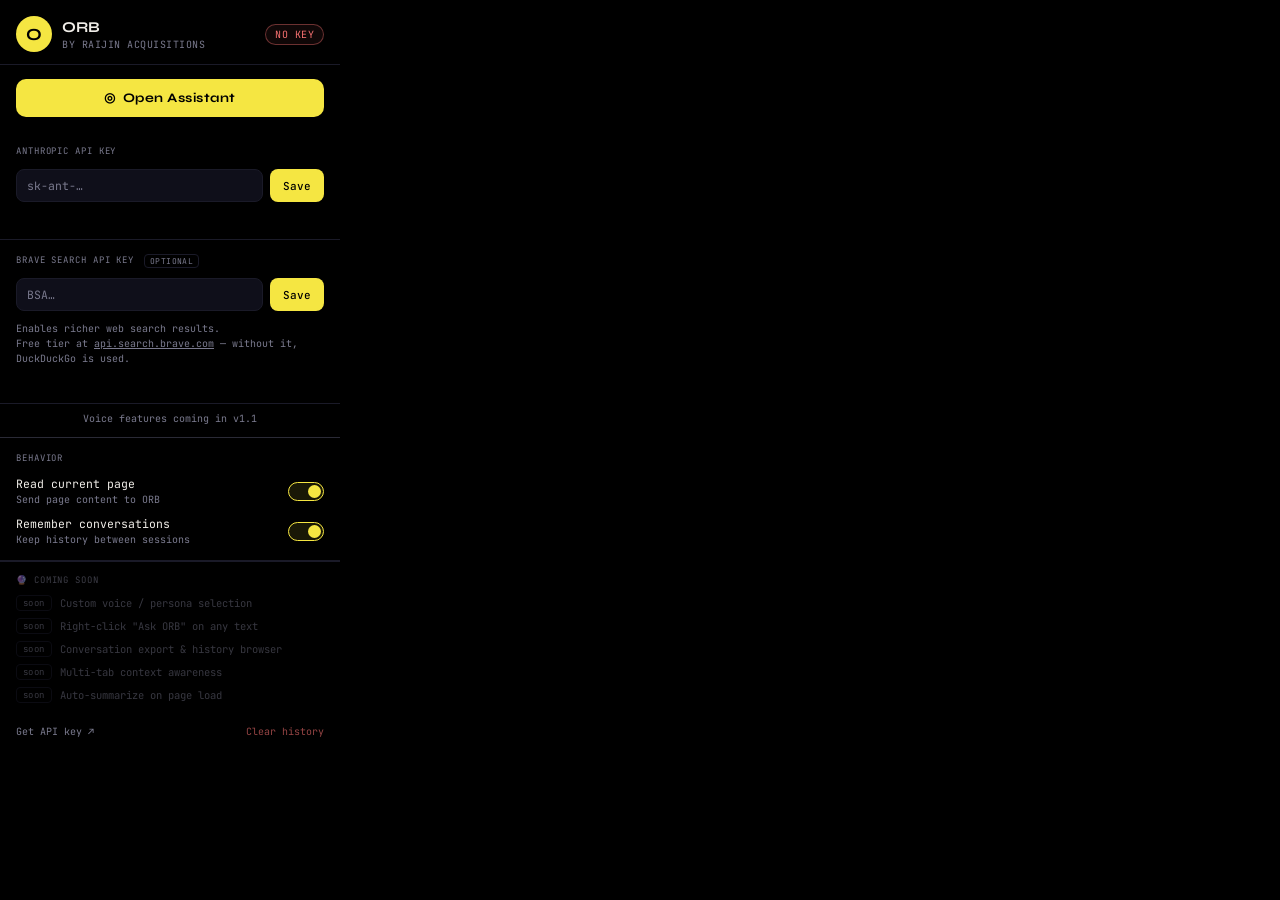
==== popup.html @ 369888c5 "RAIJIN rebrand - thunder theme v1.0" ====
<!DOCTYPE html>
<html lang="en">
<head>
  <meta charset="UTF-8" />
  <title>ORB by RAIJIN Acquisitions</title>
  <link href="https://fonts.googleapis.com/css2?family=Syne:wght@400;500;700&family=JetBrains+Mono:wght@300;400;500&display=swap" rel="stylesheet" />
  <style>
    :root {
      --bg: #000000;
      --surface: #07070e;
      --surface2: #0f0f1a;
      --border: #1a1a28;
      --gold: #F5E642;
      --gold2: #F5E642;
      --blue: #4FC3F7;
      --purple: #4FC3F7;
      --text: #F0EDE8;
      --muted: #7A7A8E;
      --red: #F87171;
      --green: #4ADE80;
    }

    * { box-sizing: border-box; margin: 0; padding: 0; }

    body {
      width: 340px;
      background: var(--bg);
      color: var(--text);
      font-family: 'JetBrains Mono', monospace;
      font-size: 12px;
      overflow: hidden;
    }

    /* ── HEADER ── */
    .header {
      padding: 16px 16px 12px;
      border-bottom: 1px solid var(--border);
      display: flex;
      align-items: center;
      gap: 10px;
    }

    .orb-mini {
      width: 36px; height: 36px;
      border-radius: 50%;
      background: linear-gradient(135deg, var(--gold), var(--gold2));
      display: flex; align-items: center; justify-content: center;
      font-family: 'Syne', sans-serif;
      font-weight: 700;
      font-size: 17px;
      color: var(--bg);
      flex-shrink: 0;
    }

    .header-text { flex: 1; }
    .header-name {
      font-family: 'Syne', sans-serif;
      font-size: 15px;
      font-weight: 700;
      color: var(--text);
    }
    .header-sub {
      font-size: 10px;
      color: var(--muted);
      margin-top: 2px;
      letter-spacing: 0.05em;
      text-transform: uppercase;
    }

    .status-pill {
      padding: 3px 9px;
      border-radius: 20px;
      font-size: 10px;
      letter-spacing: 0.05em;
      text-transform: uppercase;
      border: 1px solid var(--border);
      color: var(--muted);
    }
    .status-pill.active {
      border-color: rgba(74,222,128,0.4);
      color: var(--green);
      background: rgba(74,222,128,0.06);
    }
    .status-pill.no-key {
      border-color: rgba(248,113,113,0.4);
      color: var(--red);
      background: rgba(248,113,113,0.06);
    }

    /* ── SECTIONS ── */
    .section {
      padding: 14px 16px;
      border-bottom: 1px solid var(--border);
      display: flex;
      flex-direction: column;
      gap: 10px;
    }

    .section-label {
      font-size: 9px;
      text-transform: uppercase;
      letter-spacing: 0.1em;
      color: var(--muted);
      margin-bottom: 2px;
    }

    /* API Key */
    .key-row {
      display: flex;
      gap: 7px;
    }

    input[type="password"], input[type="text"] {
      flex: 1;
      background: var(--surface2);
      border: 1px solid var(--border);
      border-radius: 8px;
      padding: 8px 10px;
      color: var(--text);
      font-family: 'JetBrains Mono', monospace;
      font-size: 11.5px;
      outline: none;
      transition: border-color 0.15s;
    }
    input:focus { border-color: rgba(245,230,66,0.4); }
    input::placeholder { color: var(--muted); }

    .save-btn {
      padding: 7px 13px;
      background: linear-gradient(135deg, var(--gold), var(--gold2));
      color: var(--bg);
      border: none;
      border-radius: 8px;
      font-family: 'JetBrains Mono', monospace;
      font-size: 11px;
      font-weight: 500;
      cursor: pointer;
      transition: all 0.15s;
      white-space: nowrap;
    }
    .save-btn:hover { box-shadow: 0 2px 10px rgba(245,230,66,0.35); }

    /* Hotkey input */
    .hotkey-row {
      display: flex;
      align-items: center;
      gap: 10px;
    }

    .hotkey-display {
      min-width: 44px;
      padding: 7px 10px;
      background: var(--surface2);
      border: 1px solid var(--border);
      border-radius: 8px;
      text-align: center;
      font-size: 16px;
      color: var(--gold);
      cursor: pointer;
      transition: all 0.15s;
      position: relative;
    }
    .hotkey-display.recording {
      border-color: var(--gold);
      animation: hotkey-blink 0.8s infinite;
    }
    @keyframes hotkey-blink {
      0%, 100% { border-color: var(--gold); }
      50% { border-color: transparent; }
    }

    .hotkey-hint { font-size: 10.5px; color: var(--muted); line-height: 1.5; }

    /* Toggles */
    .toggle-row {
      display: flex;
      align-items: center;
      justify-content: space-between;
    }

    .toggle-info { flex: 1; }
    .toggle-name { font-size: 11.5px; color: var(--text); }
    .toggle-desc { font-size: 10px; color: var(--muted); margin-top: 2px; }

    .toggle {
      width: 36px; height: 19px;
      background: var(--surface2);
      border: 1px solid var(--border);
      border-radius: 20px;
      position: relative;
      cursor: pointer;
      transition: all 0.2s;
      flex-shrink: 0;
    }
    .toggle.on { background: rgba(245,230,66,0.1); border-color: var(--gold); }
    .toggle::after {
      content: '';
      position: absolute;
      top: 2px; left: 2px;
      width: 13px; height: 13px;
      border-radius: 50%;
      background: var(--muted);
      transition: all 0.2s;
    }
    .toggle.on::after { left: 19px; background: var(--gold); }

    /* Voice rate */
    .slider-row {
      display: flex;
      align-items: center;
      gap: 10px;
    }
    .slider-label { font-size: 10px; color: var(--muted); width: 70px; }
    input[type="range"] {
      flex: 1;
      accent-color: var(--gold);
      height: 4px;
      cursor: pointer;
    }
    .slider-val { font-size: 11px; color: var(--gold); width: 28px; text-align: right; }

    /* Activate btn */
    .activate-btn {
      margin: 14px 16px;
      padding: 11px;
      background: linear-gradient(135deg, var(--gold), var(--gold2));
      color: var(--bg);
      border: none;
      border-radius: 10px;
      font-family: 'Syne', sans-serif;
      font-size: 13px;
      font-weight: 700;
      cursor: pointer;
      width: calc(100% - 32px);
      letter-spacing: 0.04em;
      transition: all 0.15s;
    }
    .activate-btn:hover { box-shadow: 0 3px 16px rgba(245,230,66,0.4); transform: translateY(-1px); }

    /* Footer */
    .footer {
      padding: 10px 16px 14px;
      display: flex;
      justify-content: space-between;
      align-items: center;
    }

    .footer-link {
      font-size: 10px;
      color: var(--muted);
      cursor: pointer;
      text-decoration: none;
      transition: color 0.15s;
    }
    .footer-link:hover { color: var(--text); }

    .clear-link {
      font-size: 10px;
      color: rgba(248,113,113,0.6);
      cursor: pointer;
      transition: color 0.15s;
    }
    .clear-link:hover { color: var(--red); }

    /* Future features section */
    .future-section {
      padding: 12px 16px;
      border-top: 1px solid var(--border);
      display: flex;
      flex-direction: column;
      gap: 7px;
    }

    .future-item {
      display: flex;
      align-items: center;
      gap: 8px;
      opacity: 0.45;
    }

    .future-badge {
      font-size: 9px;
      padding: 1px 6px;
      border: 1px solid var(--border);
      border-radius: 4px;
      color: var(--muted);
      letter-spacing: 0.05em;
      flex-shrink: 0;
    }

    .future-text { font-size: 10.5px; color: var(--muted); }

    .saved-msg {
      font-size: 10px;
      color: var(--green);
      text-align: center;
      opacity: 0;
      transition: opacity 0.3s;
    }
    .saved-msg.show { opacity: 1; }

    .key-hint {
      font-size: 10px;
      color: var(--muted);
      line-height: 1.5;
    }
    .key-hint a { color: var(--muted); text-decoration: underline; }
    .key-hint a:hover { color: var(--text); }

    .optional-tag {
      font-size: 8px;
      padding: 1px 5px;
      border: 1px solid var(--border);
      border-radius: 4px;
      color: var(--muted);
      letter-spacing: 0.05em;
      vertical-align: middle;
      margin-left: 4px;
    }
  </style>
</head>
<body>

  <!-- HEADER -->
  <div class="header">
    <div class="orb-mini">O</div>
    <div class="header-text">
      <div class="header-name">ORB</div>
      <div class="header-sub">by RAIJIN Acquisitions</div>
    </div>
    <div class="status-pill no-key" id="statusPill">No key</div>
  </div>

  <!-- ACTIVATE -->
  <button class="activate-btn" id="activateBtn">◎ &nbsp;Open Assistant</button>

  <!-- API KEY -->
  <div class="section">
    <div class="section-label">Anthropic API Key</div>
    <div class="key-row">
      <input type="password" id="apiKeyInput" placeholder="sk-ant-…" />
      <button class="save-btn" id="saveKeyBtn">Save</button>
    </div>
    <div class="saved-msg" id="savedMsg">✓ Saved</div>
  </div>

  <!-- BRAVE SEARCH API KEY -->
  <div class="section">
    <div class="section-label">Brave Search API Key <span class="optional-tag">optional</span></div>
    <div class="key-row">
      <input type="password" id="braveKeyInput" placeholder="BSA…" />
      <button class="save-btn" id="saveBraveKeyBtn">Save</button>
    </div>
    <div class="key-hint">
      Enables richer web search results.<br>
      Free tier at <a href="https://api.search.brave.com" target="_blank">api.search.brave.com</a> — without it, DuckDuckGo is used.
    </div>
    <div class="saved-msg" id="braveKeyMsg">✓ Saved</div>
  </div>

  <!-- HOTKEY (hidden in v1) -->
  <div class="section" style="display:none">
    <div class="section-label">Voice Hotkey</div>
    <div class="hotkey-row">
      <div class="hotkey-display" id="hotkeyDisplay" title="Click to change">
        \
      </div>
      <div class="hotkey-hint">
        Click the key to change it.<br>
        Then press any key to set it as the new hotkey.
      </div>
    </div>
  </div>

  <!-- VOICE SETTINGS (hidden in v1) -->
  <div class="section" style="display:none">
    <div class="section-label">Voice Settings</div>

    <div class="toggle-row">
      <div class="toggle-info">
        <div class="toggle-name">"Hey ORB" wake word</div>
        <div class="toggle-desc">Say "Hey ORB" to activate hands-free</div>
      </div>
      <div class="toggle on" id="toggleWake"></div>
    </div>

    <div class="toggle-row">
      <div class="toggle-info">
        <div class="toggle-name">Voice input</div>
        <div class="toggle-desc">Speak to ORB with your mic</div>
      </div>
      <div class="toggle on" id="toggleVoice"></div>
    </div>

    <div class="toggle-row">
      <div class="toggle-info">
        <div class="toggle-name">Text-to-speech</div>
        <div class="toggle-desc">ORB reads responses aloud</div>
      </div>
      <div class="toggle" id="toggleTTS"></div>
    </div>

    <div class="slider-row">
      <div class="slider-label">Speech rate</div>
      <input type="range" id="ttsRate" min="0.5" max="2" step="0.1" value="1.0" />
      <div class="slider-val" id="ttsRateVal">1.0</div>
    </div>

    <div class="slider-row">
      <div class="slider-label">Pitch</div>
      <input type="range" id="ttsPitch" min="0.5" max="2" step="0.1" value="1.0" />
      <div class="slider-val" id="ttsPitchVal">1.0</div>
    </div>
  </div>

  <!-- Voice v1.1 note -->
  <div style="padding:8px 16px 12px; font-size:10px; color:#7A7A8E; text-align:center; border-bottom:1px solid #2A2A36;">Voice features coming in v1.1</div>

  <!-- BEHAVIOR -->
  <div class="section">
    <div class="section-label">Behavior</div>

    <div class="toggle-row">
      <div class="toggle-info">
        <div class="toggle-name">Read current page</div>
        <div class="toggle-desc">Send page content to ORB</div>
      </div>
      <div class="toggle on" id="togglePage"></div>
    </div>

    <div class="toggle-row">
      <div class="toggle-info">
        <div class="toggle-name">Remember conversations</div>
        <div class="toggle-desc">Keep history between sessions</div>
      </div>
      <div class="toggle on" id="toggleMemory"></div>
    </div>
  </div>

  <!-- COMING SOON -->
  <div class="future-section">
    <div class="section-label" style="opacity:0.5; margin-bottom:2px;">🔮 Coming Soon</div>
    <div class="future-item">
      <div class="future-badge">soon</div>
      <div class="future-text">Custom voice / persona selection</div>
    </div>
    <div class="future-item">
      <div class="future-badge">soon</div>
      <div class="future-text">Right-click "Ask ORB" on any text</div>
    </div>
    <div class="future-item">
      <div class="future-badge">soon</div>
      <div class="future-text">Conversation export &amp; history browser</div>
    </div>
    <div class="future-item">
      <div class="future-badge">soon</div>
      <div class="future-text">Multi-tab context awareness</div>
    </div>
    <div class="future-item">
      <div class="future-badge">soon</div>
      <div class="future-text">Auto-summarize on page load</div>
    </div>
  </div>

  <!-- FOOTER -->
  <div class="footer">
    <a class="footer-link" href="https://console.anthropic.com" target="_blank">Get API key ↗</a>
    <span class="clear-link" id="clearHistBtn">Clear history</span>
  </div>

  <script src="popup.js"></script>
</body>
</html>
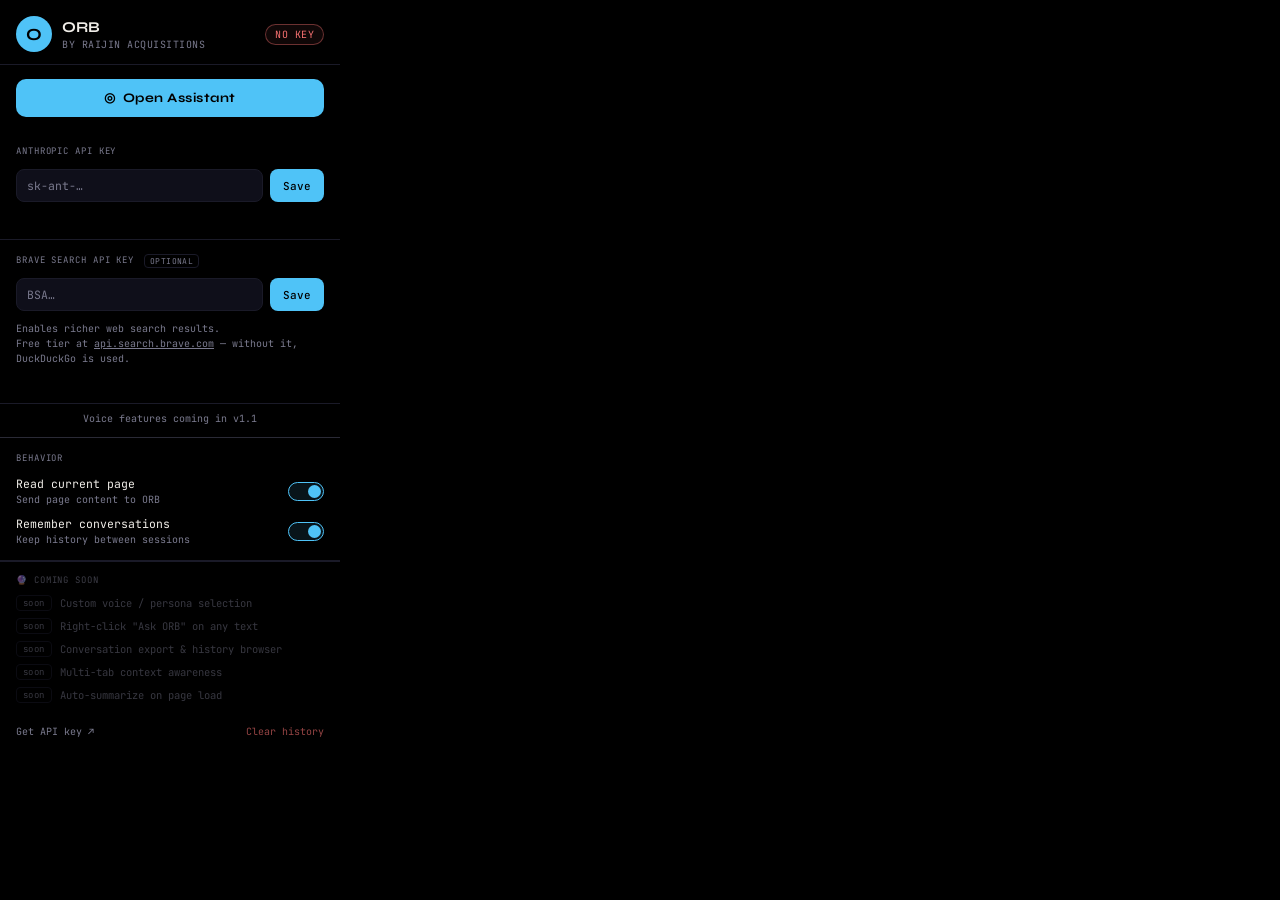
==== commit 6505c2de: "ORB v1.1 - luxury UI, streaming typewriter, markets dashboard, sentiment scanner, rich markdown" ====
--- a/popup.html
+++ b/popup.html
@@ -10,8 +10,8 @@
       --surface: #07070e;
       --surface2: #0f0f1a;
       --border: #1a1a28;
-      --gold: #F5E642;
-      --gold2: #F5E642;
+      --gold: #4FC3F7;
+      --gold2: #4FC3F7;
       --blue: #4FC3F7;
       --purple: #4FC3F7;
       --text: #F0EDE8;
@@ -122,7 +122,7 @@
       outline: none;
       transition: border-color 0.15s;
     }
-    input:focus { border-color: rgba(245,230,66,0.4); }
+    input:focus { border-color: rgba(79,195,247,0.4); }
     input::placeholder { color: var(--muted); }
 
     .save-btn {
@@ -138,7 +138,7 @@
       transition: all 0.15s;
       white-space: nowrap;
     }
-    .save-btn:hover { box-shadow: 0 2px 10px rgba(245,230,66,0.35); }
+    .save-btn:hover { box-shadow: 0 2px 10px rgba(79,195,247,0.35); }
 
     /* Hotkey input */
     .hotkey-row {
@@ -192,7 +192,7 @@
       transition: all 0.2s;
       flex-shrink: 0;
     }
-    .toggle.on { background: rgba(245,230,66,0.1); border-color: var(--gold); }
+    .toggle.on { background: rgba(79,195,247,0.1); border-color: var(--gold); }
     .toggle::after {
       content: '';
       position: absolute;
@@ -235,7 +235,7 @@
       letter-spacing: 0.04em;
       transition: all 0.15s;
     }
-    .activate-btn:hover { box-shadow: 0 3px 16px rgba(245,230,66,0.4); transform: translateY(-1px); }
+    .activate-btn:hover { box-shadow: 0 3px 16px rgba(79,195,247,0.4); transform: translateY(-1px); }
 
     /* Footer */
     .footer {
